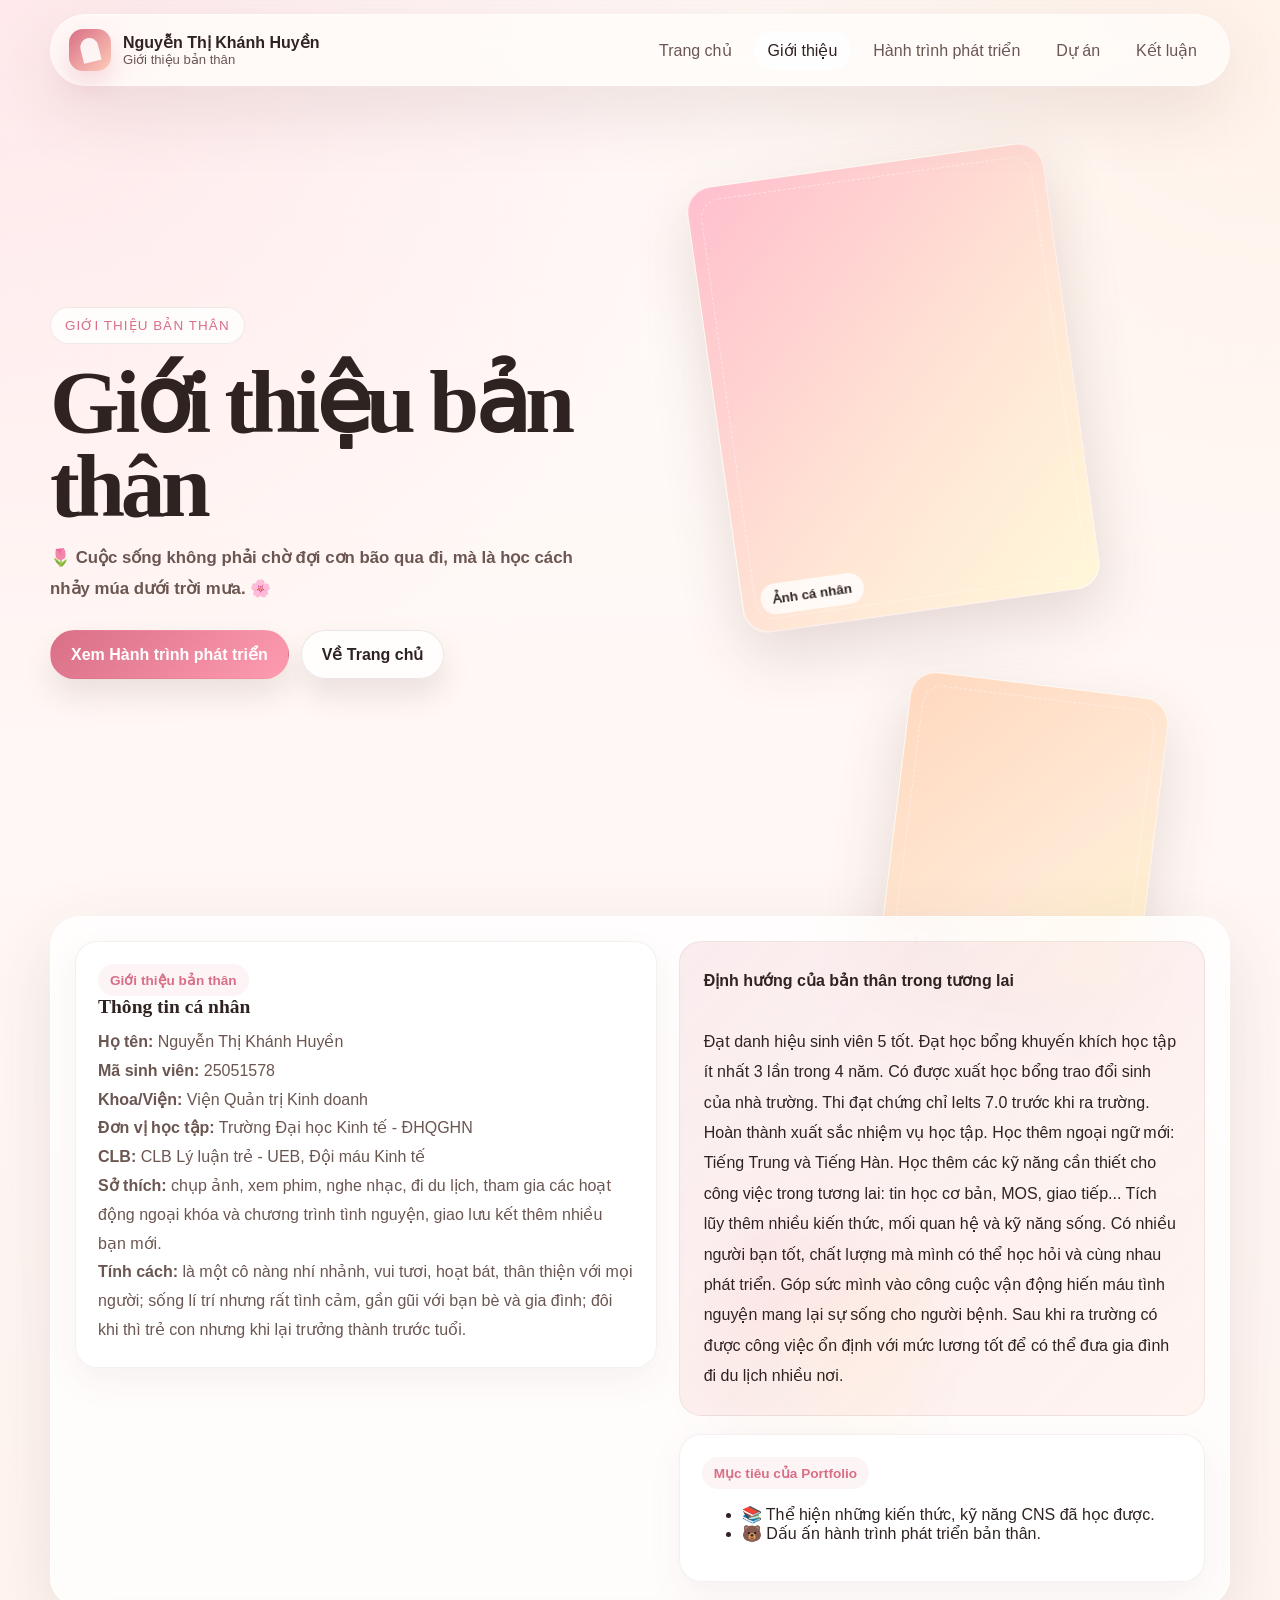
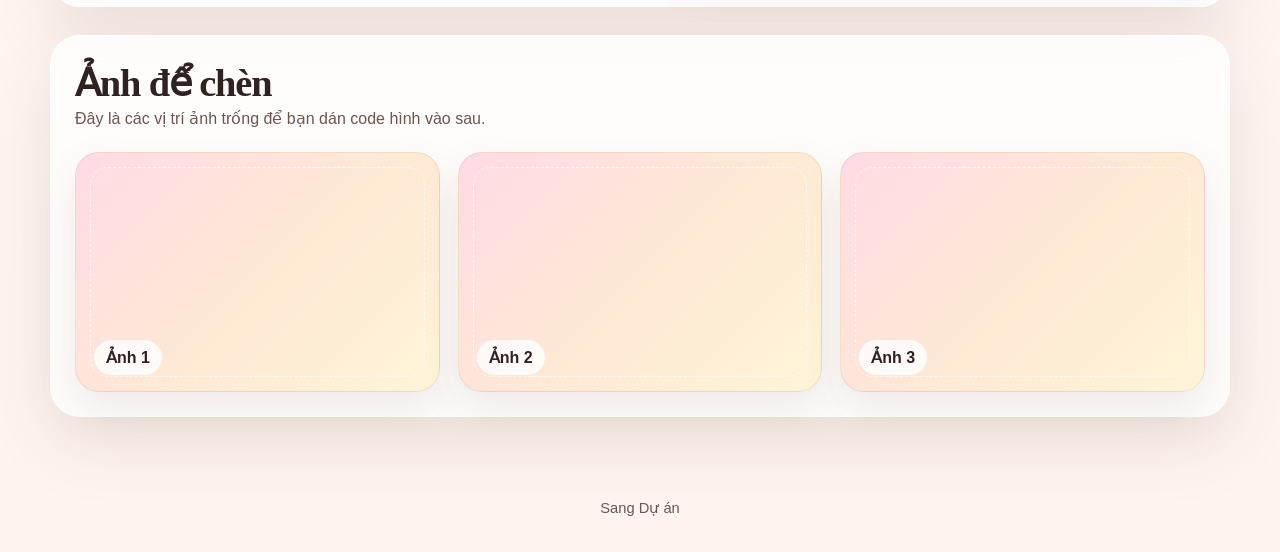
==== about-me.html @ d67e8f8a "Add files via upload" ====
<!DOCTYPE html>
<html lang="vi">
<head>
  <meta charset="UTF-8" />
  <meta name="viewport" content="width=device-width, initial-scale=1.0" />
  <title>Giới thiệu bản thân - Nguyễn Thị Khánh Huyền</title>
  <link rel="stylesheet" href="styles.css" />
  <script defer src="script.js"></script>
</head>
<body>
  <header class="site-header">
    <a class="brand" href="index.html">
      <span class="brand-mark" aria-hidden="true"></span>
      <span class="brand-copy">
        <strong>Nguyễn Thị Khánh Huyền</strong>
        <span>Giới thiệu bản thân</span>
      </span>
    </a>
    <nav class="nav" aria-label="Điều hướng chính">
      <a data-nav href="index.html">Trang chủ</a>
      <a data-nav href="about-me.html">Giới thiệu</a>
      <a data-nav href="development-journey.html">Hành trình phát triển</a>
      <a data-nav href="project.html">Dự án</a>
      <a data-nav href="coclusion.html">Kết luận</a>
    </nav>
  </header>

  <main class="page shell">
    <section class="hero">
      <div class="reveal" data-reveal>
        <div class="eyebrow">Giới thiệu bản thân</div>
        <h1>Giới thiệu bản thân</h1>
        <p class="lede">
          <strong>🌷 Cuộc sống không phải chờ đợi cơn bão qua đi, mà là học cách nhảy múa dưới trời mưa. 🌸</strong>
        </p>
        <div class="button-row">
          <a class="button primary" href="development-journey.html">Xem Hành trình phát triển</a>
          <a class="button secondary" href="index.html">Về Trang chủ</a>
        </div>
      </div>

      <div class="hero-art reveal" data-reveal>
        <div class="art-stack">
          <div class="slot large hero-a" data-label="Ảnh cá nhân"></div>
          <div class="slot medium hero-b" data-label="Ảnh phụ 1"></div>
          <div class="slot small hero-c" data-label="Ảnh phụ 2"></div>
        </div>
      </div>
    </section>

    <section class="section reveal" data-reveal>
      <div class="section-card split">
        <div class="card">
          <div class="pill">Giới thiệu bản thân</div>
          <h3>Thông tin cá nhân</h3>
          <p><strong>Họ tên:</strong> Nguyễn Thị Khánh Huyền</p>
          <p><strong>Mã sinh viên:</strong> 25051578</p>
          <p><strong>Khoa/Viện:</strong> Viện Quản trị Kinh doanh</p>
          <p><strong>Đơn vị học tập:</strong> Trường Đại học Kinh tế - ĐHQGHN</p>
          <p><strong>CLB:</strong> CLB Lý luận trẻ - UEB, Đội máu Kinh tế</p>
          <p><strong>Sở thích:</strong> chụp ảnh, xem phim, nghe nhạc, đi du lịch, tham gia các hoạt động ngoại khóa và chương trình tình nguyện, giao lưu kết thêm nhiều bạn mới.</p>
          <p><strong>Tính cách:</strong> là một cô nàng nhí nhảnh, vui tươi, hoạt bát, thân thiện với mọi người; sống lí trí nhưng rất tình cảm, gần gũi với bạn bè và gia đình; đôi khi thì trẻ con nhưng khi lại trưởng thành trước tuổi.</p>
        </div>

        <div class="stack">
          <div class="quote">
            <strong>Định hướng của bản thân trong tương lai</strong>
            <br /><br />
            Đạt danh hiệu sinh viên 5 tốt. Đạt học bổng khuyến khích học tập ít nhất 3 lần trong 4 năm.
            Có được xuất học bổng trao đổi sinh của nhà trường. Thi đạt chứng chỉ Ielts 7.0 trước khi ra trường.
            Hoàn thành xuất sắc nhiệm vụ học tập. Học thêm ngoại ngữ mới: Tiếng Trung và Tiếng Hàn.
            Học thêm các kỹ năng cần thiết cho công việc trong tương lai: tin học cơ bản, MOS, giao tiếp...
            Tích lũy thêm nhiều kiến thức, mối quan hệ và kỹ năng sống. Có nhiều người bạn tốt, chất lượng mà mình có thể học hỏi và cùng nhau phát triển.
            Góp sức mình vào công cuộc vận động hiến máu tình nguyện mang lại sự sống cho người bệnh.
            Sau khi ra trường có được công việc ổn định với mức lương tốt để có thể đưa gia đình đi du lịch nhiều nơi.
          </div>
          <div class="card">
            <div class="pill">Mục tiêu của Portfolio</div>
            <ul>
              <li>📚 Thể hiện những kiến thức, kỹ năng CNS đã học được.</li>
              <li>🐻 Dấu ấn hành trình phát triển bản thân.</li>
            </ul>
          </div>
        </div>
      </div>
    </section>

    <section class="section reveal" data-reveal>
      <div class="section-card">
        <div class="section-head">
          <div>
            <h2>Ảnh để chèn</h2>
            <p>Đây là các vị trí ảnh trống để bạn dán code hình vào sau.</p>
          </div>
        </div>
        <div class="image-row three">
          <div class="placeholder" data-label="Ảnh 1"></div>
          <div class="placeholder" data-label="Ảnh 2"></div>
          <div class="placeholder" data-label="Ảnh 3"></div>
        </div>
      </div>
    </section>
  </main>

  <footer class="footer">
    <a href="project.html">Sang Dự án</a>
  </footer>
</body>
</html>
---- styles.css ----
:root {
  --bg: #fffaf7;
  --bg-2: #fff1eb;
  --card: rgba(255, 255, 255, 0.76);
  --card-strong: rgba(255, 255, 255, 0.92);
  --line: rgba(109, 63, 56, 0.14);
  --text: #2f2321;
  --muted: #6b5651;
  --accent: #d86f86;
  --accent-2: #ff9cb2;
  --accent-3: #d8a356;
  --accent-4: #ffccb9;
  --shadow: 0 24px 70px rgba(94, 54, 50, 0.12);
  --radius-xl: 30px;
  --radius-lg: 22px;
  --radius-md: 18px;
  --container: min(1180px, calc(100vw - 24px));
}

* {
  box-sizing: border-box;
}

html {
  scroll-behavior: smooth;
}

body {
  margin: 0;
  color: var(--text);
  background:
    radial-gradient(circle at top left, rgba(255, 188, 202, 0.28), transparent 30%),
    radial-gradient(circle at top right, rgba(255, 221, 191, 0.25), transparent 28%),
    linear-gradient(180deg, #fffaf8 0%, #fff4ef 100%);
  font-family: "Segoe UI", "Trebuchet MS", sans-serif;
  overflow-x: hidden;
}

body::before {
  content: "";
  position: fixed;
  inset: 0;
  pointer-events: none;
  background-image:
    linear-gradient(rgba(47, 35, 33, 0.024) 1px, transparent 1px),
    linear-gradient(90deg, rgba(47, 35, 33, 0.024) 1px, transparent 1px);
  background-size: 36px 36px;
  mask-image: linear-gradient(to bottom, rgba(0, 0, 0, 0.48), transparent 90%);
  opacity: 0.5;
}

a {
  color: inherit;
  text-decoration: none;
}

img {
  display: block;
  max-width: 100%;
}

.shell {
  width: var(--container);
  margin: 0 auto;
  position: relative;
  z-index: 1;
}

.site-header {
  position: sticky;
  top: 14px;
  z-index: 20;
  width: var(--container);
  margin: 14px auto 0;
  padding: 14px 18px;
  border-radius: 999px;
  border: 1px solid rgba(255, 255, 255, 0.64);
  background: rgba(255, 252, 250, 0.74);
  backdrop-filter: blur(18px);
  box-shadow: var(--shadow);
  display: flex;
  align-items: center;
  justify-content: space-between;
  gap: 18px;
}

.brand {
  display: flex;
  align-items: center;
  gap: 12px;
  min-width: 0;
}

.brand-mark {
  width: 42px;
  height: 42px;
  border-radius: 14px;
  background: linear-gradient(135deg, var(--accent), var(--accent-4));
  box-shadow: 0 12px 24px rgba(216, 111, 134, 0.24);
  position: relative;
  flex: none;
}

.brand-mark::before {
  content: "";
  position: absolute;
  inset: 9px 12px;
  border-radius: 999px 999px 12px 12px;
  background: rgba(255, 255, 255, 0.88);
  transform: rotate(-14deg);
}

.brand-copy {
  min-width: 0;
}

.brand-copy strong {
  display: block;
  font-size: 1rem;
  white-space: nowrap;
  overflow: hidden;
  text-overflow: ellipsis;
}

.brand-copy span {
  display: block;
  font-size: 0.82rem;
  color: var(--muted);
}

.nav {
  display: flex;
  align-items: center;
  gap: 8px;
  flex-wrap: wrap;
  justify-content: flex-end;
}

.nav a {
  padding: 10px 14px;
  border-radius: 999px;
  color: var(--muted);
  transition: 180ms ease;
}

.nav a:hover,
.nav a.is-active {
  background: rgba(255, 255, 255, 0.86);
  color: var(--text);
}

.page {
  padding: 22px 0 54px;
}

.hero {
  display: grid;
  grid-template-columns: 1.1fr 0.9fr;
  gap: 28px;
  align-items: center;
  min-height: calc(100vh - 120px);
  padding: 18px 0 28px;
}

.eyebrow {
  display: inline-flex;
  align-items: center;
  gap: 8px;
  padding: 10px 14px;
  border-radius: 999px;
  background: rgba(255, 255, 255, 0.78);
  border: 1px solid rgba(109, 63, 56, 0.1);
  color: var(--accent);
  font-size: 0.84rem;
  letter-spacing: 0.08em;
  text-transform: uppercase;
}

.hero h1 {
  margin: 16px 0 14px;
  font-family: "Palatino Linotype", "Book Antiqua", Georgia, serif;
  font-size: clamp(2.8rem, 7vw, 5.8rem);
  line-height: 0.94;
  letter-spacing: -0.05em;
}

.hero .lede {
  max-width: 60ch;
  margin: 0;
  color: var(--muted);
  line-height: 1.85;
  font-size: 1.05rem;
}

.button-row {
  display: flex;
  flex-wrap: wrap;
  gap: 12px;
  margin-top: 26px;
}

.button {
  display: inline-flex;
  align-items: center;
  justify-content: center;
  gap: 10px;
  padding: 14px 20px;
  border-radius: 999px;
  border: 1px solid transparent;
  font-weight: 700;
  transition: transform 180ms ease, box-shadow 180ms ease, background 180ms ease;
  box-shadow: 0 16px 30px rgba(94, 54, 50, 0.12);
}

.button:hover {
  transform: translateY(-2px);
}

.button.primary {
  background: linear-gradient(135deg, var(--accent), var(--accent-2));
  color: white;
}

.button.secondary {
  background: rgba(255, 255, 255, 0.82);
  border-color: rgba(109, 63, 56, 0.12);
}

.chips {
  display: flex;
  flex-wrap: wrap;
  gap: 10px;
  margin-top: 24px;
}

.chip {
  padding: 10px 14px;
  border-radius: 999px;
  background: rgba(255, 255, 255, 0.74);
  border: 1px solid rgba(109, 63, 56, 0.08);
  color: var(--muted);
  font-size: 0.9rem;
}

.hero-art {
  display: grid;
  place-items: center;
}

.art-stack {
  position: relative;
  width: min(100%, 560px);
  height: 680px;
}

.slot {
  position: relative;
  border-radius: 26px;
  overflow: hidden;
  border: 1px solid rgba(255, 255, 255, 0.72);
  box-shadow: 0 24px 60px rgba(94, 54, 50, 0.16);
  background:
    linear-gradient(135deg, rgba(255, 255, 255, 0.22), rgba(255, 255, 255, 0.02)),
    linear-gradient(135deg, #ffd1dd, #ffe5cf 58%, #fff3d7);
  backdrop-filter: blur(16px);
  isolation: isolate;
}

.slot::before {
  content: "";
  position: absolute;
  inset: 12px;
  border-radius: 20px;
  border: 1px dashed rgba(255, 255, 255, 0.58);
  opacity: 0.8;
}

.slot::after {
  content: attr(data-label);
  position: absolute;
  left: 18px;
  bottom: 16px;
  padding: 8px 12px;
  border-radius: 999px;
  background: rgba(255, 255, 255, 0.8);
  color: var(--text);
  font-size: 0.84rem;
  font-weight: 700;
}

.slot.large {
  width: min(100%, 360px);
  aspect-ratio: 4 / 5;
}

.slot.medium {
  width: min(100%, 260px);
  aspect-ratio: 1 / 1.18;
}

.slot.tall {
  width: min(100%, 240px);
  aspect-ratio: 4 / 5.5;
}

.slot.small {
  width: min(100%, 210px);
  aspect-ratio: 1 / 0.88;
}

.slot.hero-a {
  transform: rotate(-8deg) translateY(10px);
  background: linear-gradient(135deg, #ffbfcd, #ffe6d5 60%, #fff7da);
}

.slot.hero-b {
  transform: rotate(7deg) translate(190px, 58px);
  background: linear-gradient(135deg, #ffd8bf, #ffe9d5 60%, #fff3cd);
}

.slot.hero-c {
  transform: rotate(13deg) translate(82px, 320px);
  background: linear-gradient(135deg, #f7bfd3, #ffe3c1 60%, #fff0d9);
}

.section {
  margin-top: 28px;
}

.section-card {
  padding: 24px;
  border-radius: var(--radius-xl);
  background: var(--card);
  border: 1px solid rgba(255, 255, 255, 0.72);
  box-shadow: var(--shadow);
  backdrop-filter: blur(18px);
}

.section-head {
  display: flex;
  align-items: end;
  justify-content: space-between;
  gap: 18px;
  flex-wrap: wrap;
  margin-bottom: 18px;
}

.section-head h2 {
  margin: 0;
  font-family: "Palatino Linotype", "Book Antiqua", Georgia, serif;
  font-size: clamp(1.7rem, 3vw, 2.6rem);
  letter-spacing: -0.03em;
}

.section-head p {
  margin: 0;
  max-width: 60ch;
  color: var(--muted);
  line-height: 1.8;
}

.grid {
  display: grid;
  gap: 18px;
}

.grid.two {
  grid-template-columns: repeat(2, minmax(0, 1fr));
}

.grid.three {
  grid-template-columns: repeat(3, minmax(0, 1fr));
}

.card {
  padding: 22px;
  border-radius: var(--radius-lg);
  background: var(--card-strong);
  border: 1px solid rgba(109, 63, 56, 0.08);
  box-shadow: 0 14px 36px rgba(94, 54, 50, 0.06);
}

.card h3 {
  margin: 0 0 10px;
  font-family: "Palatino Linotype", "Book Antiqua", Georgia, serif;
  font-size: 1.22rem;
}

.card p {
  margin: 0;
  color: var(--muted);
  line-height: 1.8;
}

.card .meta {
  margin-top: 14px;
  display: flex;
  flex-wrap: wrap;
  gap: 8px;
}

.pill {
  display: inline-flex;
  align-items: center;
  padding: 8px 12px;
  border-radius: 999px;
  background: rgba(216, 111, 134, 0.08);
  color: var(--accent);
  font-size: 0.85rem;
  font-weight: 700;
}

.card-links {
  margin-top: 16px;
}

.card-links a {
  color: var(--accent);
  font-weight: 700;
}

.timeline {
  display: grid;
  gap: 16px;
}

.timeline-item {
  position: relative;
  overflow: hidden;
}

.timeline-item::before {
  content: "";
  position: absolute;
  inset: 0 auto auto 0;
  width: 4px;
  height: 100%;
  background: linear-gradient(180deg, var(--accent), var(--accent-3));
}

.timeline-item .year {
  display: inline-flex;
  align-items: center;
  gap: 8px;
  padding: 8px 12px;
  border-radius: 999px;
  background: rgba(216, 111, 134, 0.08);
  color: var(--accent);
  font-weight: 800;
  margin-bottom: 12px;
}

.timeline-item h3 {
  margin-left: 4px;
}

.timeline-item p,
.timeline-item ul {
  margin-left: 4px;
}

.image-row {
  display: grid;
  grid-template-columns: repeat(2, minmax(0, 1fr));
  gap: 18px;
}

.image-row.three {
  grid-template-columns: repeat(3, minmax(0, 1fr));
}

.placeholder {
  min-height: 240px;
  border-radius: 24px;
  border: 1px solid rgba(109, 63, 56, 0.1);
  background:
    linear-gradient(135deg, rgba(255, 255, 255, 0.22), rgba(255, 255, 255, 0.03)),
    linear-gradient(135deg, #ffd1dd, #ffe7cf 55%, #fff5d8);
  box-shadow: 0 18px 42px rgba(94, 54, 50, 0.1);
  position: relative;
  overflow: hidden;
}

.lesson-banner {
  position: relative;
  width: min(100%, 470px);
  aspect-ratio: 4 / 5.1;
  border-radius: 30px;
  overflow: hidden;
  border: 1px solid rgba(255, 255, 255, 0.72);
  box-shadow: 0 22px 54px rgba(94, 54, 50, 0.14);
  background:
    radial-gradient(circle at 18% 14%, rgba(255, 255, 255, 0.72), transparent 24%),
    radial-gradient(circle at 82% 18%, rgba(255, 255, 255, 0.38), transparent 18%),
    linear-gradient(135deg, #ffd0dd 0%, #ffe6cf 54%, #fff4d8 100%);
}

.lesson-banner::before,
.lesson-banner::after {
  content: "";
  position: absolute;
  border-radius: 50%;
  filter: blur(1px);
}

.lesson-banner::before {
  width: 220px;
  height: 220px;
  right: -54px;
  top: -62px;
  background: rgba(255, 255, 255, 0.24);
}

.lesson-banner::after {
  width: 260px;
  height: 260px;
  left: -90px;
  bottom: -102px;
  background: rgba(216, 111, 134, 0.12);
}

.lesson-banner .banner-copy {
  position: absolute;
  inset: auto 18px 18px 18px;
  z-index: 1;
  padding: 16px 18px;
  border-radius: 22px;
  background: rgba(255, 255, 255, 0.82);
  border: 1px solid rgba(109, 63, 56, 0.08);
  backdrop-filter: blur(10px);
}

.lesson-banner .banner-copy span {
  display: inline-block;
  font-size: 0.82rem;
  color: var(--accent);
  font-weight: 700;
  letter-spacing: 0.08em;
  text-transform: uppercase;
  margin-bottom: 8px;
}

.lesson-banner .banner-copy strong {
  display: block;
  font-family: "Palatino Linotype", "Book Antiqua", Georgia, serif;
  font-size: 1.4rem;
  line-height: 1.2;
}

.pdf-panel {
  border-radius: 24px;
  overflow: hidden;
  border: 1px solid rgba(109, 63, 56, 0.1);
  box-shadow: 0 18px 42px rgba(94, 54, 50, 0.1);
  background: rgba(255, 255, 255, 0.82);
}

.pdf-panel iframe {
  display: block;
  width: 100%;
  min-height: 860px;
  border: 0;
  background: #fff;
}

.pdf-actions {
  display: flex;
  flex-wrap: wrap;
  gap: 12px;
  margin-top: 16px;
}

.placeholder::before {
  content: "";
  position: absolute;
  inset: 14px;
  border: 1px dashed rgba(255, 255, 255, 0.62);
  border-radius: 18px;
}

.placeholder::after {
  content: attr(data-label);
  position: absolute;
  left: 18px;
  bottom: 16px;
  padding: 8px 12px;
  border-radius: 999px;
  background: rgba(255, 255, 255, 0.82);
  font-weight: 700;
}

.footer {
  width: var(--container);
  margin: 28px auto 0;
  padding: 0 0 36px;
  color: var(--muted);
  text-align: center;
  font-size: 0.92rem;
}

.reveal {
  opacity: 0;
  transform: translateY(22px);
  transition: opacity 650ms ease, transform 650ms ease;
}

.reveal.is-visible {
  opacity: 1;
  transform: translateY(0);
}

.split {
  display: grid;
  grid-template-columns: 1.05fr 0.95fr;
  gap: 22px;
  align-items: start;
}

.stack {
  display: grid;
  gap: 18px;
}

.stat-grid {
  display: grid;
  grid-template-columns: repeat(2, minmax(0, 1fr));
  gap: 14px;
}

.stat {
  padding: 16px;
  border-radius: 20px;
  background: linear-gradient(180deg, rgba(255, 248, 245, 0.94), rgba(255, 255, 255, 0.98));
  border: 1px solid rgba(109, 63, 56, 0.08);
}

.stat span {
  display: block;
  color: var(--muted);
  font-size: 0.86rem;
  margin-bottom: 6px;
}

.stat strong {
  display: block;
  font-size: 1rem;
}

.lesson-grid {
  display: grid;
  grid-template-columns: repeat(2, minmax(0, 1fr));
  gap: 18px;
}

.lesson-card {
  padding: 22px;
  border-radius: var(--radius-lg);
  background: var(--card-strong);
  border: 1px solid rgba(109, 63, 56, 0.08);
  box-shadow: 0 14px 36px rgba(94, 54, 50, 0.06);
}

.lesson-card h3 {
  margin-top: 0;
  font-family: "Palatino Linotype", "Book Antiqua", Georgia, serif;
}

.lesson-card ul {
  margin: 14px 0 0 18px;
  color: var(--muted);
  line-height: 1.8;
}

.project-list {
  display: grid;
  grid-template-columns: repeat(2, minmax(0, 1fr));
  gap: 18px;
}

.project-card {
  padding: 22px;
  border-radius: var(--radius-lg);
  background: var(--card-strong);
  border: 1px solid rgba(109, 63, 56, 0.08);
  box-shadow: 0 14px 36px rgba(94, 54, 50, 0.06);
  display: grid;
  gap: 14px;
}

.project-card h3 {
  margin: 0;
  font-family: "Palatino Linotype", "Book Antiqua", Georgia, serif;
}

.project-card p {
  margin: 0;
  color: var(--muted);
  line-height: 1.8;
}

.project-card .button-row {
  margin-top: 2px;
}

.quote {
  padding: 24px;
  border-radius: var(--radius-lg);
  background: linear-gradient(135deg, rgba(216, 111, 134, 0.12), rgba(255, 204, 185, 0.18));
  border: 1px solid rgba(109, 63, 56, 0.08);
  line-height: 1.9;
  color: var(--text);
}

.site-footer {
  margin-top: 18px;
}

.minor-links {
  display: flex;
  flex-wrap: wrap;
  gap: 10px;
}

.minor-links a {
  padding: 10px 14px;
  border-radius: 999px;
  background: rgba(255, 255, 255, 0.8);
  border: 1px solid rgba(109, 63, 56, 0.08);
}

@media (max-width: 1080px) {
  .hero,
  .split,
  .grid.two,
  .grid.three,
  .image-row,
  .image-row.three,
  .lesson-grid,
  .project-list,
  .stat-grid {
    grid-template-columns: 1fr;
  }

  .hero {
    min-height: auto;
    padding-top: 12px;
  }

  .art-stack {
    width: 100%;
    height: 600px;
  }

  .lesson-banner {
    width: min(100%, 520px);
  }
}

@media (max-width: 720px) {
  .site-header {
    width: calc(100vw - 16px);
    padding: 12px 14px;
    border-radius: 24px;
    flex-direction: column;
    align-items: flex-start;
  }

  .nav {
    justify-content: flex-start;
  }

  .shell,
  .page,
  .footer {
    width: calc(100vw - 16px);
  }

  .hero h1 {
    max-width: 10ch;
  }

  .art-stack {
    height: 520px;
  }

  .slot.hero-b {
    transform: rotate(6deg) translate(150px, 48px);
  }

  .slot.hero-c {
    transform: rotate(10deg) translate(56px, 278px);
  }

  .lesson-banner {
    width: 100%;
    aspect-ratio: 16 / 10;
  }

  .pdf-panel iframe {
    min-height: 560px;
  }
}

@media (prefers-reduced-motion: reduce) {
  html {
    scroll-behavior: auto;
  }

  *,
  *::before,
  *::after {
    animation-duration: 0.01ms !important;
    animation-iteration-count: 1 !important;
    transition-duration: 0.01ms !important;
  }

  .reveal {
    opacity: 1;
    transform: none;
  }
}
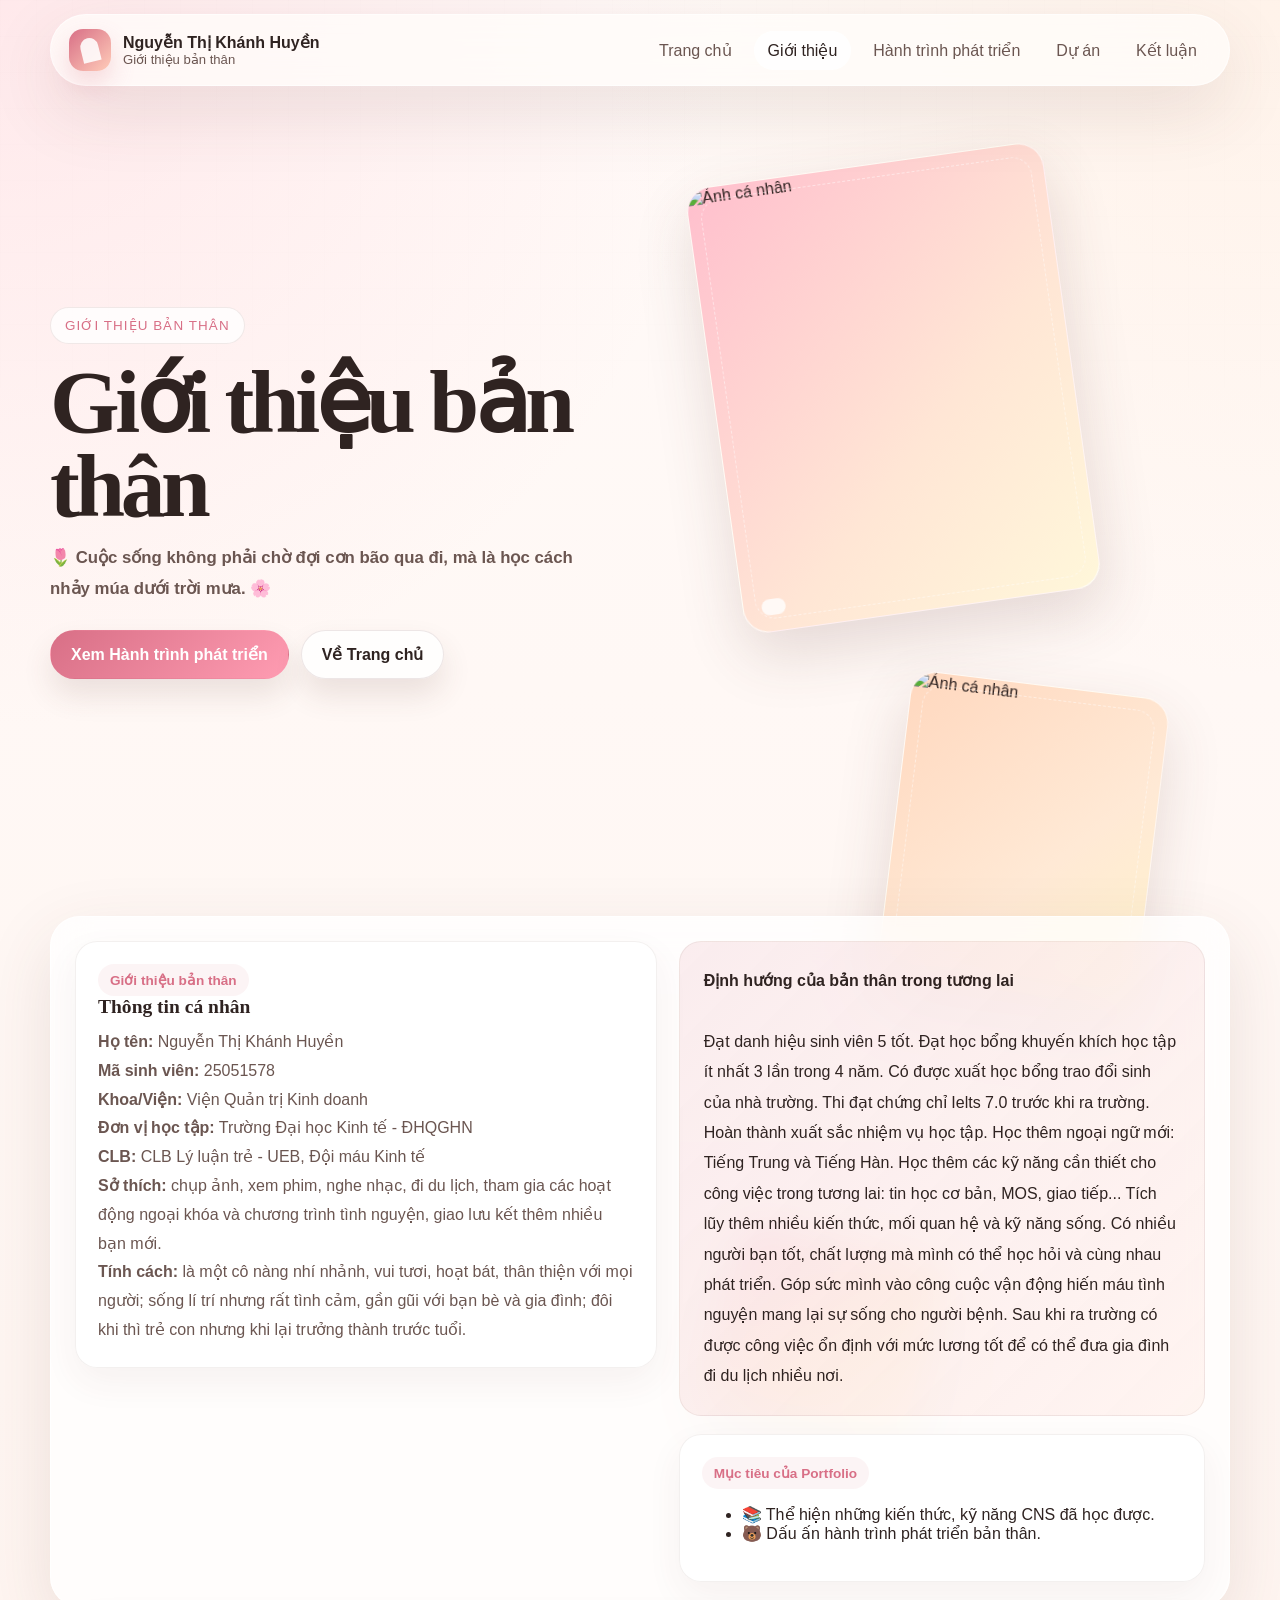
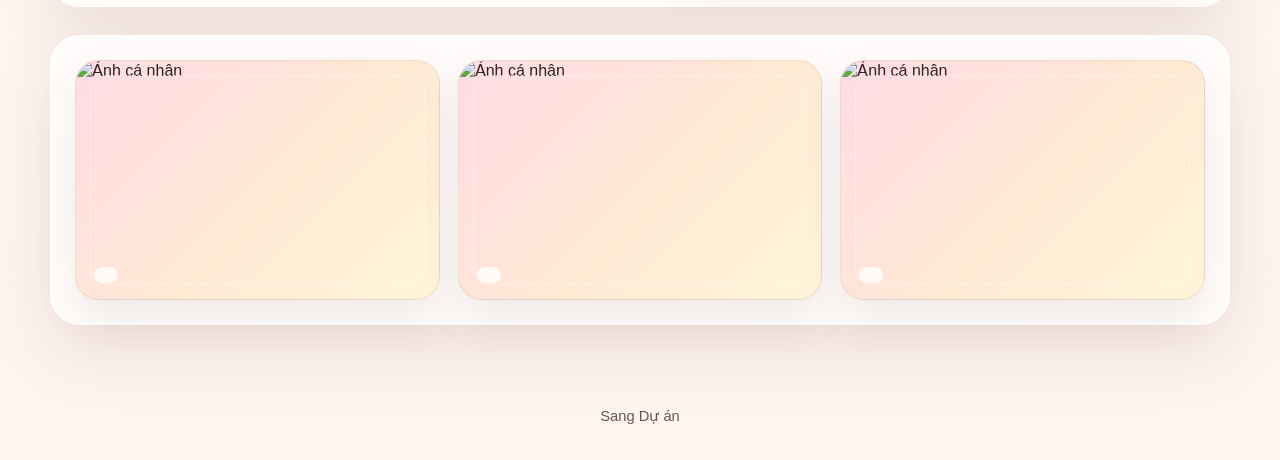
==== commit edadf1e5: "Update about-me.html" ====
--- a/about-me.html
+++ b/about-me.html
@@ -40,12 +40,16 @@
       </div>
 
       <div class="hero-art reveal" data-reveal>
-        <div class="art-stack">
-          <div class="slot large hero-a" data-label="Ảnh cá nhân"></div>
-          <div class="slot medium hero-b" data-label="Ảnh phụ 1"></div>
-          <div class="slot small hero-c" data-label="Ảnh phụ 2"></div>
-        </div>
-      </div>
+  <div class="art-stack">
+    <div class="slot large hero-a">
+      <img src="https://u.pone.rs/zwezaaql.png" alt="Ảnh cá nhân">
+    </div>
+    <div class="slot medium hero-b" >
+       <img src="https://u.pone.rs/sbidlztv.jpg" alt="Ảnh cá nhân">
+    </div>
+    <div class="slot small hero-c" ></div>
+  </div>
+</div>
     </section>
 
     <section class="section reveal" data-reveal>
@@ -87,16 +91,17 @@
 
     <section class="section reveal" data-reveal>
       <div class="section-card">
-        <div class="section-head">
-          <div>
-            <h2>Ảnh để chèn</h2>
-            <p>Đây là các vị trí ảnh trống để bạn dán code hình vào sau.</p>
+        
+        <div class="image-row three">
+          <div class="placeholder" >
+            <img src="https://u.pone.rs/qhwmdmgj.jpg" alt="Ảnh cá nhân">
           </div>
-        </div>
-        <div class="image-row three">
-          <div class="placeholder" data-label="Ảnh 1"></div>
-          <div class="placeholder" data-label="Ảnh 2"></div>
-          <div class="placeholder" data-label="Ảnh 3"></div>
+          <div class="placeholder" >
+            <img src="https://u.pone.rs/lnnhjsam.jpg" alt="Ảnh cá nhân">
+          </div>
+          <div class="placeholder" >
+            <img src="https://u.pone.rs/eiennzfn.jpg" alt="Ảnh cá nhân">
+          </div>
         </div>
       </div>
     </section>
